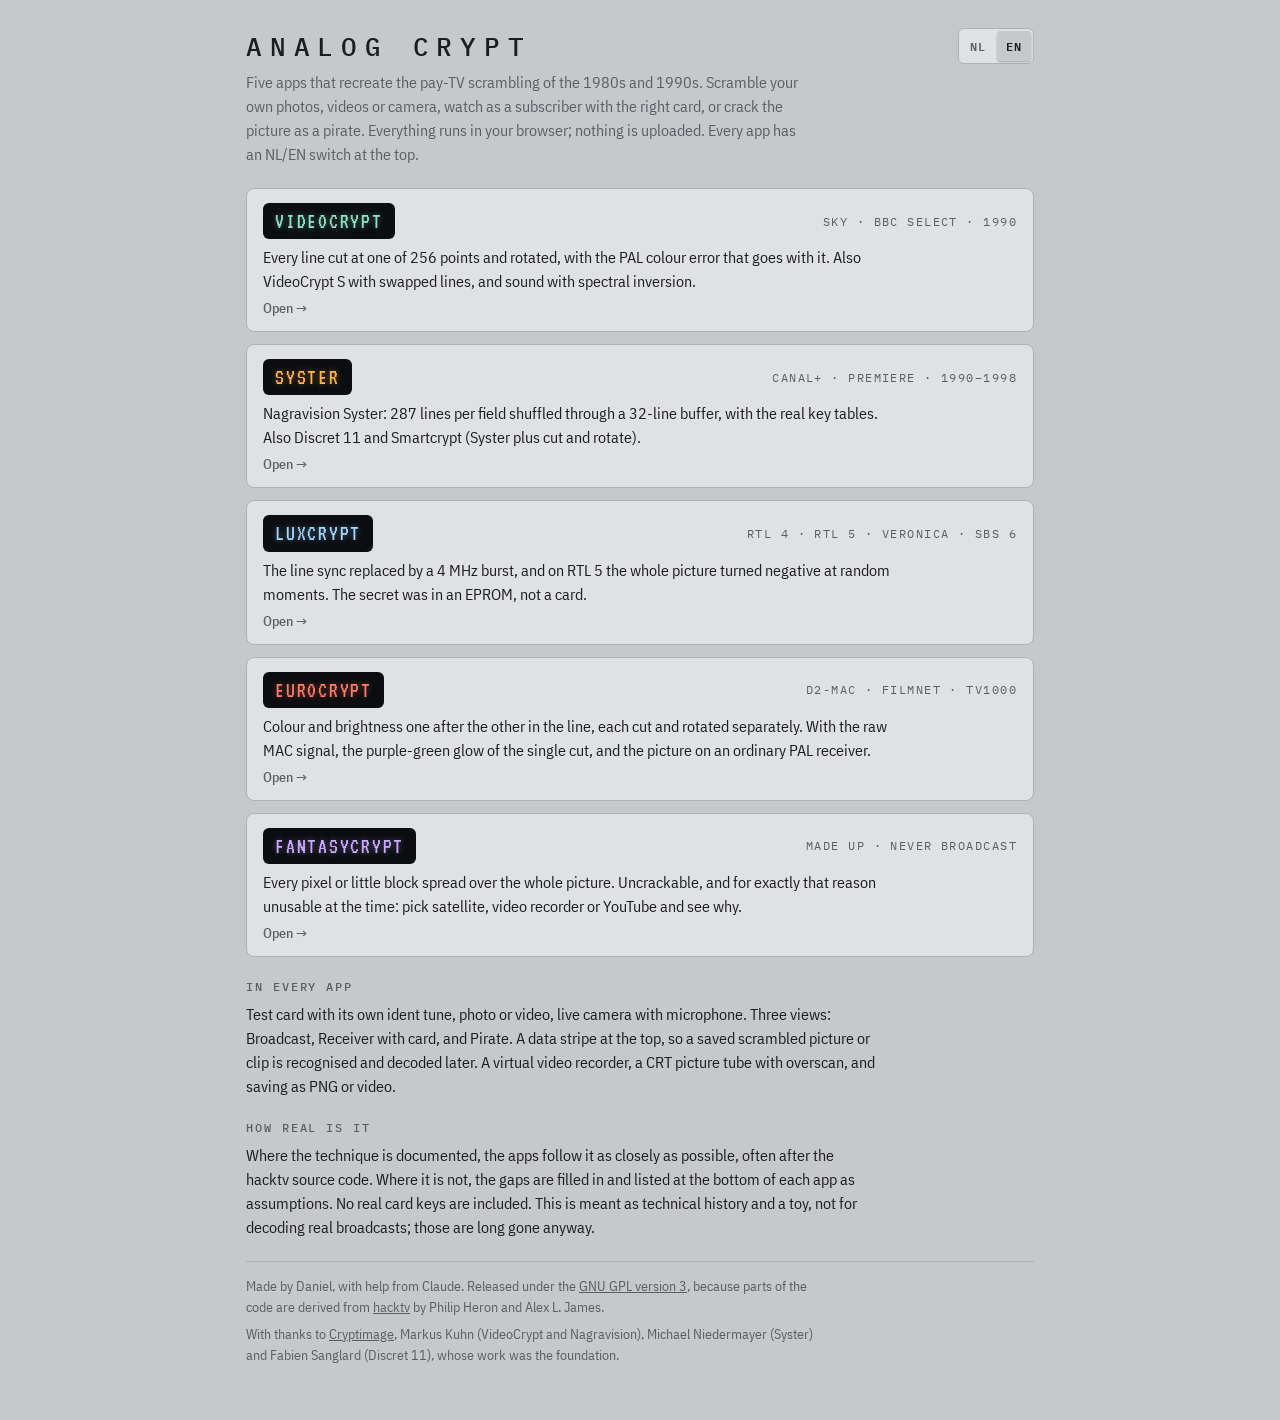
==== index.html @ a717b04f "Startpagina, README, licentie en icoon" ====
<!doctype html>
<html lang="nl">
<head>
<meta charset="utf-8">
<meta name="viewport" content="width=device-width,initial-scale=1,viewport-fit=cover">
<title>Analoge Crypt</title>
<meta name="description" content="Vijf browserapps die de analoge betaal-tv-scrambling van de jaren 80 en 90 nabootsen: VideoCrypt, Syster, Luxcrypt, Eurocrypt en het verzonnen Fantasycrypt.">
<link rel="icon" href="favicon.svg">
<link rel="preconnect" href="https://fonts.googleapis.com">
<link rel="preconnect" href="https://fonts.gstatic.com" crossorigin>
<link rel="stylesheet" href="https://fonts.googleapis.com/css2?family=IBM+Plex+Sans+Condensed:wght@400;500;600&family=IBM+Plex+Mono:wght@400;500&family=VT323&display=swap">
<style>
/* Layout: a rack of five receivers, each a front panel with its own display colour, as in the apps themselves. */
:root{
  --case:#c7c8cb; --panel:#e0e1e3; --ink:#1c1d20; --muted:#5b5e64; --rule:#afb1b6; --led:#d3352b;
  --glass:#0b0d10; --focus:#2a6fdb;
  --vc:#8fe3c4; --sy:#ffb347; --lx:#9fd8ff; --ec:#ff7a66; --fc:#c9a8ff;
  --font-ui:"IBM Plex Sans Condensed","Arial Narrow",system-ui,sans-serif;
  --font-mono:"IBM Plex Mono",ui-monospace,Menlo,Consolas,monospace;
  --font-vfd:"VT323","IBM Plex Mono",ui-monospace,monospace;
  color-scheme:light;
}
@media (prefers-color-scheme: dark){:root{--case:#16171a;--panel:#212226;--ink:#e6e7ea;--muted:#9da1a8;--rule:#36383d;--led:#ff5d50;--glass:#050608;--focus:#7fb0ff;color-scheme:dark}}
*{box-sizing:border-box}
body{margin:0;background:var(--case);color:var(--ink);font:16px/1.5 var(--font-ui)}
.wrap{max-width:820px;margin:0 auto;padding-inline:16px;padding-block:28px 48px;display:flex;flex-direction:column;gap:22px}
header{display:flex;flex-direction:column;gap:6px}
.top{display:flex;justify-content:space-between;align-items:center;gap:12px}
.lang{display:inline-flex;gap:2px;background:var(--panel);border:1px solid var(--rule);border-radius:6px;padding:2px}
.lang button{appearance:none;border:0;background:transparent;color:var(--muted);font:600 12px var(--font-mono);letter-spacing:.08em;padding:5px 9px;border-radius:4px;cursor:pointer;min-height:28px}
.lang button[aria-pressed="true"]{background:var(--case);color:var(--ink);box-shadow:0 1px 2px rgba(0,0,0,.25)}
.lang button:focus-visible{outline:2px solid var(--focus);outline-offset:1px}
html[lang="en"] .l-nl,html:not([lang="en"]) .l-en{display:none}
h1{margin:0;font:500 26px var(--font-mono);letter-spacing:.3em;text-transform:uppercase;text-wrap:balance}
.lead{margin:0;max-width:62ch;color:var(--muted)}
.rack{display:flex;flex-direction:column;gap:12px}
a.unit{display:grid;grid-template-columns:minmax(0,1fr) auto;gap:6px 16px;align-items:center;text-decoration:none;color:inherit;
  background:var(--panel);border:1px solid var(--rule);border-radius:8px;padding:14px 16px;transition:border-color .15s}
a.unit:hover{border-color:var(--muted)}
a.unit:focus-visible{outline:2px solid var(--focus);outline-offset:2px}
.vfd{background:var(--glass);border-radius:6px;padding:6px 12px;font:22px/1.1 var(--font-vfd);letter-spacing:.08em;text-transform:uppercase;white-space:nowrap;
  color:var(--c);text-shadow:0 0 6px color-mix(in srgb,var(--c) 45%,transparent);justify-self:start}
.meta{font:12px var(--font-mono);letter-spacing:.12em;text-transform:uppercase;color:var(--muted);text-align:right}
.desc{grid-column:1 / -1;margin:0;max-width:70ch}
.go{grid-column:1 / -1;font:500 14px var(--font-ui);color:var(--muted)}
.go::after{content:" →"}
section{display:flex;flex-direction:column;gap:8px}
h2{margin:0;font:500 12px var(--font-mono);letter-spacing:.16em;text-transform:uppercase;color:var(--muted)}
section p{margin:0;max-width:70ch}
footer{border-top:1px solid var(--rule);padding-top:14px;color:var(--muted);font-size:14px}
footer p{margin:0 0 6px;max-width:72ch}
a{color:inherit}
@media (max-width:520px){a.unit{grid-template-columns:1fr}.meta{text-align:left}}
@media (prefers-reduced-motion: reduce){a.unit{transition:none}}
</style>
</head>
<body>
<div class="wrap">
  <header>
    <div class="top"><h1><span class="l-nl">Analoge Crypt</span><span class="l-en">Analog Crypt</span></h1><div class="lang" role="group" aria-label="Taal / Language"><button type="button" data-l="nl">NL</button><button type="button" data-l="en">EN</button></div></div>
    <p class="lead"><span class="l-nl">Vijf apps die de betaal-tv-scrambling van de jaren 80 en 90 nabootsen. Scramble je eigen foto's, video's of de camera, kijk mee als abonnee met de juiste kaart, of kraak het beeld als piraat. Alles draait in je browser; er wordt niets geüpload.</span><span class="l-en">Five apps that recreate the pay-TV scrambling of the 1980s and 1990s. Scramble your own photos, videos or camera, watch as a subscriber with the right card, or crack the picture as a pirate. Everything runs in your browser; nothing is uploaded. Every app has an NL/EN switch at the top.</span></p>
  </header>

  <nav class="rack" aria-label="Apps">
    <a class="unit" href="videocrypt/" style="--c:var(--vc)">
      <span class="vfd">VideoCrypt</span><span class="meta">Sky · BBC Select · 1990</span>
      <p class="desc"><span class="l-nl">Elke lijn op een van 256 punten doorgeknipt en rondgedraaid, met de PAL-kleurfout die daarbij hoort. Ook VideoCrypt S met verwisselde lijnen, en geluid met spectrale inversie.</span><span class="l-en">Every line cut at one of 256 points and rotated, with the PAL colour error that goes with it. Also VideoCrypt S with swapped lines, and sound with spectral inversion.</span></p>
      <span class="go"><span class="l-nl">Openen</span><span class="l-en">Open</span></span>
    </a>
    <a class="unit" href="syster/" style="--c:var(--sy)">
      <span class="vfd">Syster</span><span class="meta">Canal+ · Premiere · 1990–1998</span>
      <p class="desc"><span class="l-nl">Nagravision Syster: per veld 287 lijnen gehusseld via een buffer van 32 lijnen, met de echte sleuteltabellen. Ook Discret 11 en Smartcrypt (Syster plus knippen en draaien).</span><span class="l-en">Nagravision Syster: 287 lines per field shuffled through a 32-line buffer, with the real key tables. Also Discret 11 and Smartcrypt (Syster plus cut and rotate).</span></p>
      <span class="go"><span class="l-nl">Openen</span><span class="l-en">Open</span></span>
    </a>
    <a class="unit" href="luxcrypt/" style="--c:var(--lx)">
      <span class="vfd">Luxcrypt</span><span class="meta">RTL 4 · RTL 5 · Veronica · SBS 6</span>
      <p class="desc"><span class="l-nl">De lijnsync vervangen door een burst van 4 MHz, en bij RTL 5 het hele beeld op willekeurige momenten in negatief. Het geheim zat in een EPROM, niet in een kaart.</span><span class="l-en">The line sync replaced by a 4 MHz burst, and on RTL 5 the whole picture turned negative at random moments. The secret was in an EPROM, not a card.</span></p>
      <span class="go"><span class="l-nl">Openen</span><span class="l-en">Open</span></span>
    </a>
    <a class="unit" href="eurocrypt/" style="--c:var(--ec)">
      <span class="vfd">Eurocrypt</span><span class="meta">D2-MAC · FilmNet · TV1000</span>
      <p class="desc"><span class="l-nl">Kleur en helderheid na elkaar in de lijn, elk apart doorgeknipt en rondgedraaid. Met het ruwe MAC-signaal, de paars-groene gloed van de enkele snede en het beeld op een gewone PAL-ontvanger.</span><span class="l-en">Colour and brightness one after the other in the line, each cut and rotated separately. With the raw MAC signal, the purple-green glow of the single cut, and the picture on an ordinary PAL receiver.</span></p>
      <span class="go"><span class="l-nl">Openen</span><span class="l-en">Open</span></span>
    </a>
    <a class="unit" href="fantasycrypt/" style="--c:var(--fc)">
      <span class="vfd">Fantasycrypt</span><span class="meta"><span class="l-nl">Verzonnen · nooit uitgezonden</span><span class="l-en">Made up · never broadcast</span></span>
      <p class="desc"><span class="l-nl">Elke pixel of elk blokje over het hele beeld verdeeld. Onkraakbaar, en precies daarom destijds onbruikbaar: kies satelliet, videorecorder of YouTube en zie waarom.</span><span class="l-en">Every pixel or little block spread over the whole picture. Uncrackable, and for exactly that reason unusable at the time: pick satellite, video recorder or YouTube and see why.</span></p>
      <span class="go"><span class="l-nl">Openen</span><span class="l-en">Open</span></span>
    </a>
  </nav>

  <section>
    <h2><span class="l-nl">In alle apps</span><span class="l-en">In every app</span></h2>
    <p><span class="l-nl">Testbeeld met eigen herkenningsmelodie, foto of video, live camera met microfoon. Drie weergaven: Uitzending, Ontvanger met kaart en Piraat. Een datastreep bovenin, zodat een opgeslagen gescrambeld beeld of filmpje later weer herkend en ontsleuteld wordt. Een virtuele videorecorder, een CRT-beeldbuis met overscan, en opslaan als PNG of video.</span><span class="l-en">Test card with its own ident tune, photo or video, live camera with microphone. Three views: Broadcast, Receiver with card, and Pirate. A data stripe at the top, so a saved scrambled picture or clip is recognised and decoded later. A virtual video recorder, a CRT picture tube with overscan, and saving as PNG or video.</span></p>
  </section>

  <section>
    <h2><span class="l-nl">Hoe echt is het</span><span class="l-en">How real is it</span></h2>
    <p><span class="l-nl">Waar de techniek bekend is, volgen de apps die zo precies mogelijk, vaak naar de broncode van hacktv. Wat niet bekend is, is ingevuld en staat in elke app onderaan als aanname. Er zitten geen echte kaartsleutels in. Dit is bedoeld als technische geschiedenis en speelgoed, niet om echte uitzendingen te ontsleutelen; die bestaan ook allang niet meer.</span><span class="l-en">Where the technique is documented, the apps follow it as closely as possible, often after the hacktv source code. Where it is not, the gaps are filled in and listed at the bottom of each app as assumptions. No real card keys are included. This is meant as technical history and a toy, not for decoding real broadcasts; those are long gone anyway.</span></p>
  </section>

  <footer>
    <p class="l-nl">Gemaakt door Daniel, met hulp van Claude. Vrijgegeven onder de <a href="LICENSE">GNU GPL versie 3</a>, omdat delen van de code zijn afgeleid van <a href="https://github.com/fsphil/hacktv">hacktv</a> van Philip Heron en Alex L. James.</p><p class="l-en">Made by Daniel, with help from Claude. Released under the <a href="LICENSE">GNU GPL version 3</a>, because parts of the code are derived from <a href="https://github.com/fsphil/hacktv">hacktv</a> by Philip Heron and Alex L. James.</p>
    <p class="l-nl">Met dank aan <a href="https://github.com/Potomac/cryptimage">Cryptimage</a>, Markus Kuhn (VideoCrypt en Nagravision), Michael Niedermayer (Syster) en Fabien Sanglard (Discret 11), wier werk de basis was.</p><p class="l-en">With thanks to <a href="https://github.com/Potomac/cryptimage">Cryptimage</a>, Markus Kuhn (VideoCrypt and Nagravision), Michael Niedermayer (Syster) and Fabien Sanglard (Discret 11), whose work was the foundation.</p>
  </footer>
</div>
<script>
(() => {
  let l = 'nl';
  try { l = localStorage.getItem('lang') || ((navigator.language || '').toLowerCase().startsWith('nl') ? 'nl' : 'en'); } catch (e) { l = (navigator.language || '').toLowerCase().startsWith('nl') ? 'nl' : 'en'; }
  const set = v => { l = v; document.documentElement.lang = v; try { localStorage.setItem('lang', v); } catch (e) {} document.querySelectorAll('.lang button').forEach(b => b.setAttribute('aria-pressed', String(b.dataset.l === v))); };
  document.querySelectorAll('.lang button').forEach(b => b.addEventListener('click', () => set(b.dataset.l)));
  set(l);
})();
</script>
</body>
</html>
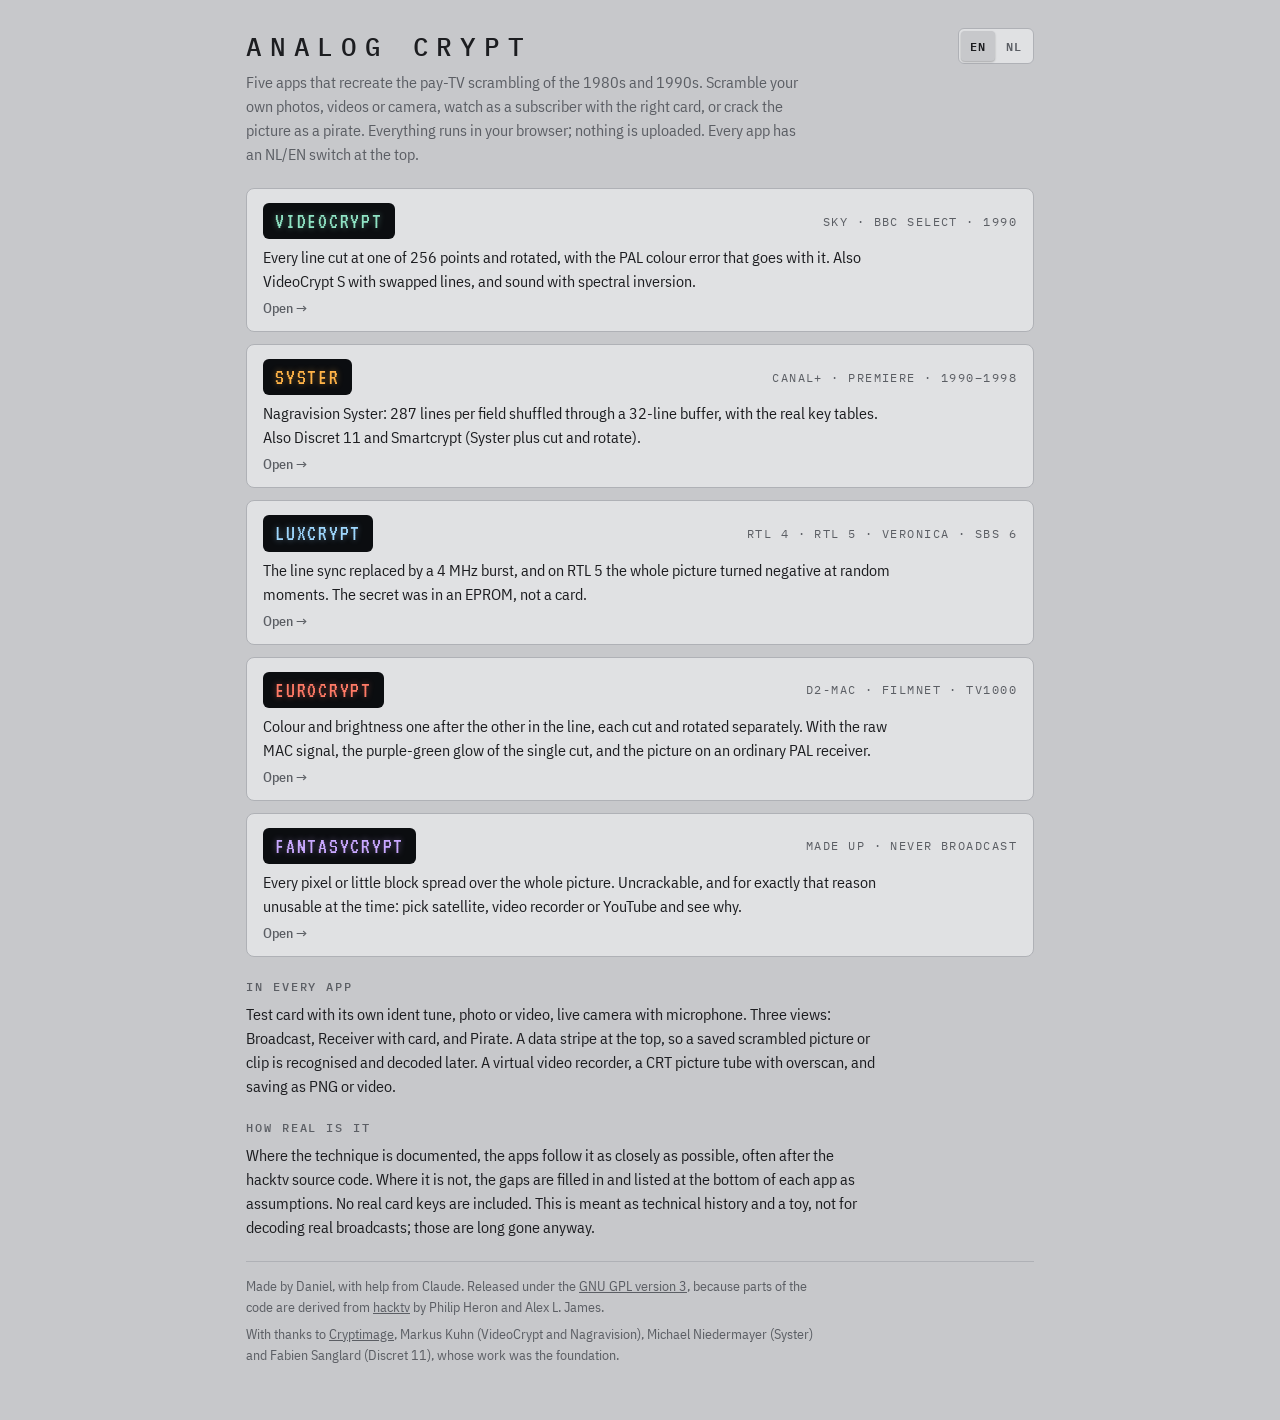
==== commit b9dc3b78: "Engels eerst in README en taalkeuze" ====
--- a/index.html
+++ b/index.html
@@ -57,7 +57,7 @@
 <body>
 <div class="wrap">
   <header>
-    <div class="top"><h1><span class="l-nl">Analoge Crypt</span><span class="l-en">Analog Crypt</span></h1><div class="lang" role="group" aria-label="Taal / Language"><button type="button" data-l="nl">NL</button><button type="button" data-l="en">EN</button></div></div>
+    <div class="top"><h1><span class="l-nl">Analoge Crypt</span><span class="l-en">Analog Crypt</span></h1><div class="lang" role="group" aria-label="Taal / Language"><button type="button" data-l="en">EN</button><button type="button" data-l="nl">NL</button></div></div>
     <p class="lead"><span class="l-nl">Vijf apps die de betaal-tv-scrambling van de jaren 80 en 90 nabootsen. Scramble je eigen foto's, video's of de camera, kijk mee als abonnee met de juiste kaart, of kraak het beeld als piraat. Alles draait in je browser; er wordt niets geüpload.</span><span class="l-en">Five apps that recreate the pay-TV scrambling of the 1980s and 1990s. Scramble your own photos, videos or camera, watch as a subscriber with the right card, or crack the picture as a pirate. Everything runs in your browser; nothing is uploaded. Every app has an NL/EN switch at the top.</span></p>
   </header>
 
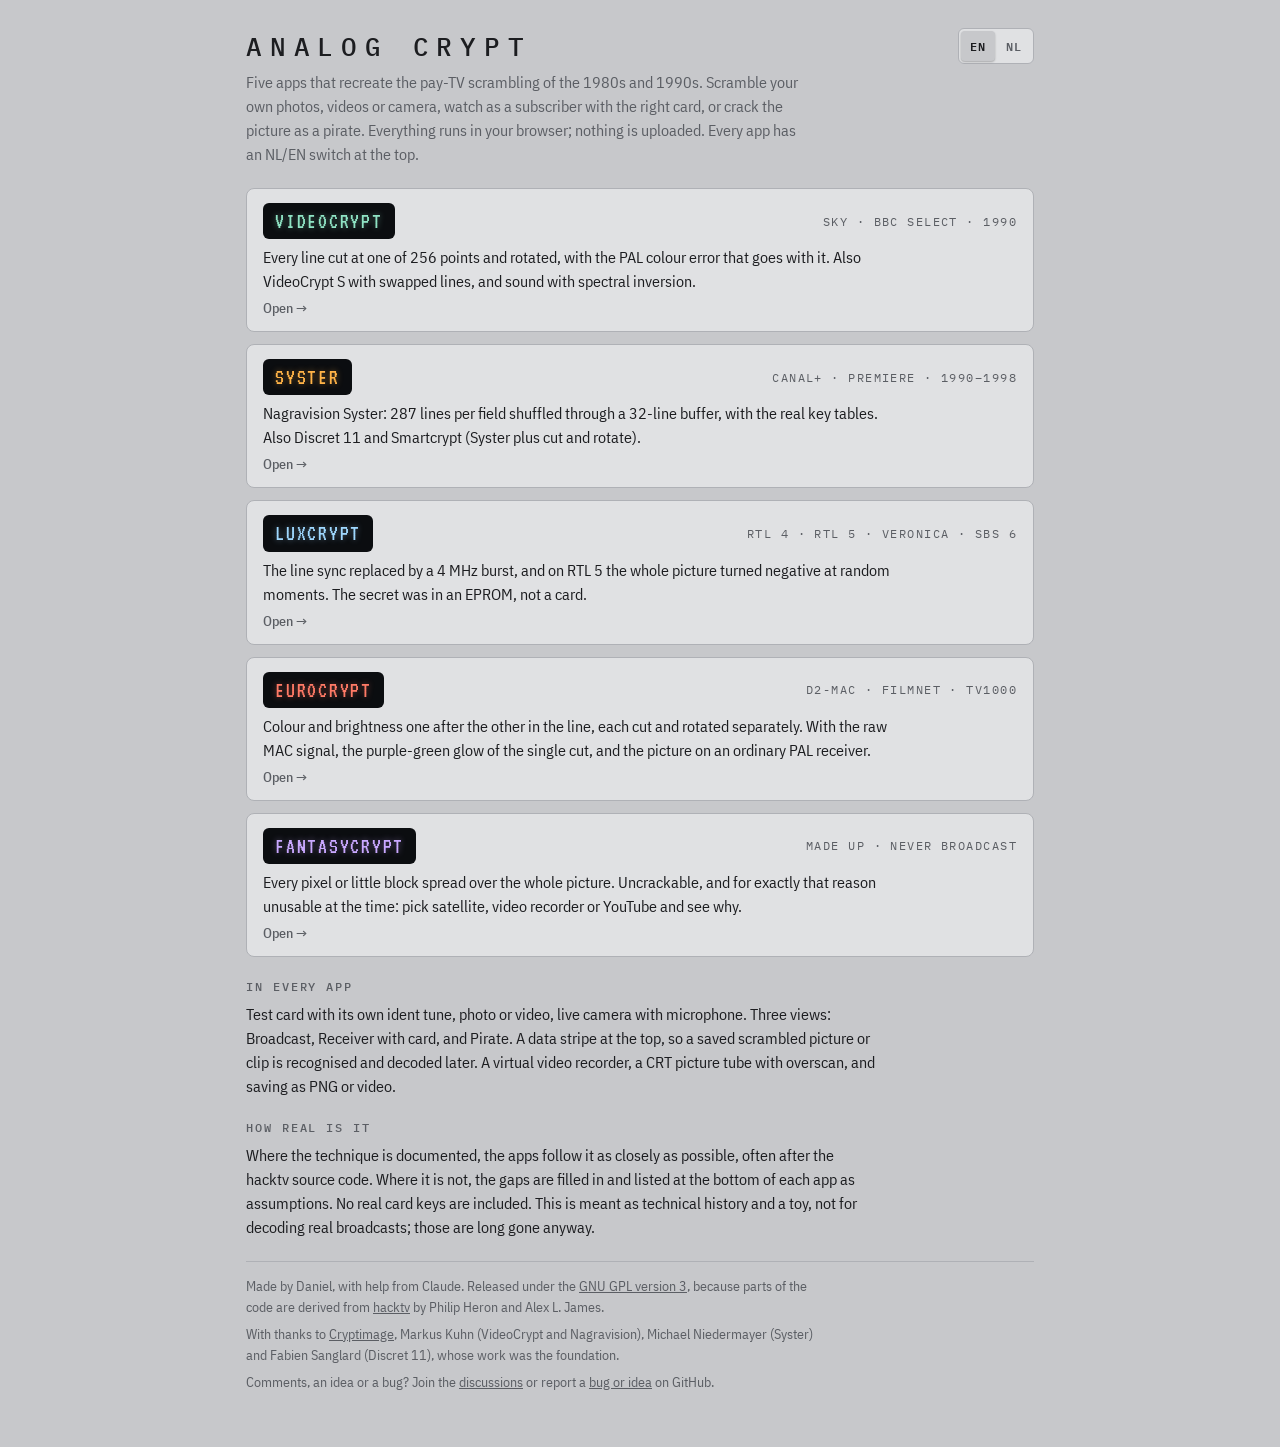
==== commit c4b9b693: "Startpagina: link om te reageren" ====
--- a/index.html
+++ b/index.html
@@ -102,6 +102,7 @@
   <footer>
     <p class="l-nl">Gemaakt door Daniel, met hulp van Claude. Vrijgegeven onder de <a href="LICENSE">GNU GPL versie 3</a>, omdat delen van de code zijn afgeleid van <a href="https://github.com/fsphil/hacktv">hacktv</a> van Philip Heron en Alex L. James.</p><p class="l-en">Made by Daniel, with help from Claude. Released under the <a href="LICENSE">GNU GPL version 3</a>, because parts of the code are derived from <a href="https://github.com/fsphil/hacktv">hacktv</a> by Philip Heron and Alex L. James.</p>
     <p class="l-nl">Met dank aan <a href="https://github.com/Potomac/cryptimage">Cryptimage</a>, Markus Kuhn (VideoCrypt en Nagravision), Michael Niedermayer (Syster) en Fabien Sanglard (Discret 11), wier werk de basis was.</p><p class="l-en">With thanks to <a href="https://github.com/Potomac/cryptimage">Cryptimage</a>, Markus Kuhn (VideoCrypt and Nagravision), Michael Niedermayer (Syster) and Fabien Sanglard (Discret 11), whose work was the foundation.</p>
+    <p class="l-nl">Reageren, een idee of een fout melden? Praat mee in de <a href="https://github.com/TQ255/Analog-Crypt/discussions">discussies</a> of meld een <a href="https://github.com/TQ255/Analog-Crypt/issues/new/choose">fout of idee</a> op GitHub.</p><p class="l-en">Comments, an idea or a bug? Join the <a href="https://github.com/TQ255/Analog-Crypt/discussions">discussions</a> or report a <a href="https://github.com/TQ255/Analog-Crypt/issues/new/choose">bug or idea</a> on GitHub.</p><!--feedback-->
   </footer>
 </div>
 <script>
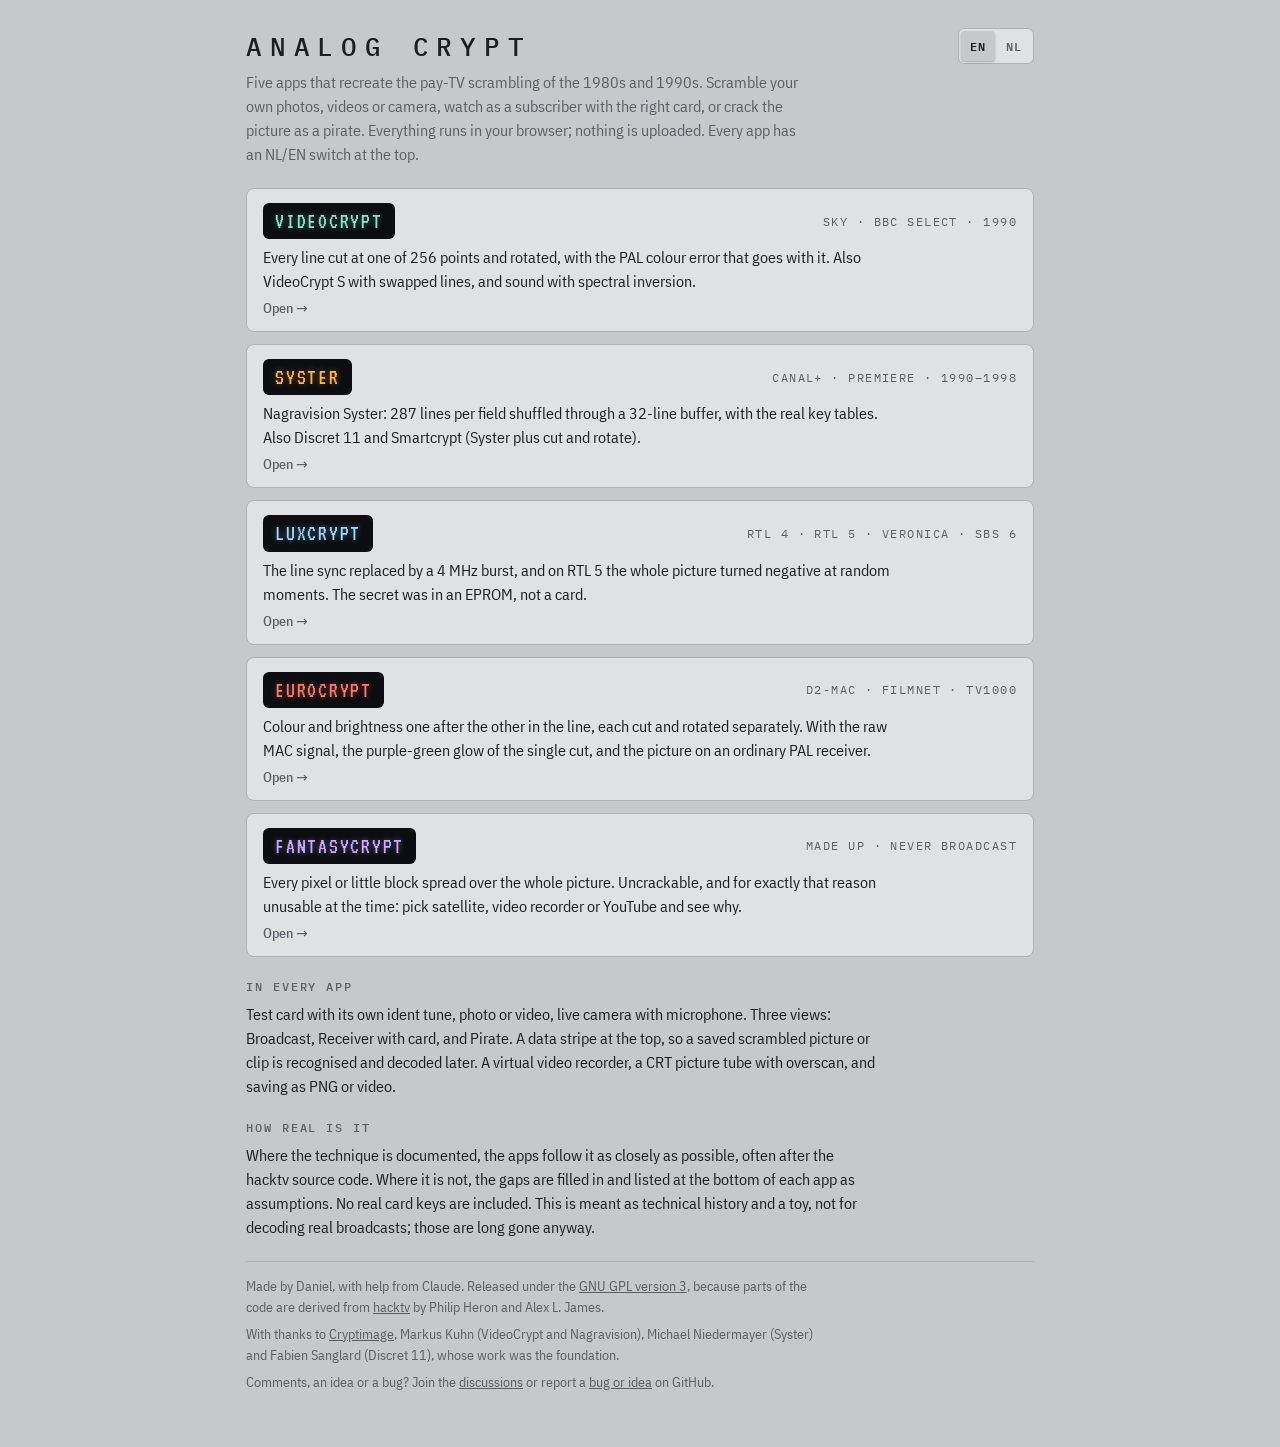
==== commit a5608ca0: "Startpagina: eigen lettertypes" ====
--- a/index.html
+++ b/index.html
@@ -6,9 +6,7 @@
 <title>Analoge Crypt</title>
 <meta name="description" content="Vijf browserapps die de analoge betaal-tv-scrambling van de jaren 80 en 90 nabootsen: VideoCrypt, Syster, Luxcrypt, Eurocrypt en het verzonnen Fantasycrypt.">
 <link rel="icon" href="favicon.svg">
-<link rel="preconnect" href="https://fonts.googleapis.com">
-<link rel="preconnect" href="https://fonts.gstatic.com" crossorigin>
-<link rel="stylesheet" href="https://fonts.googleapis.com/css2?family=IBM+Plex+Sans+Condensed:wght@400;500;600&family=IBM+Plex+Mono:wght@400;500&family=VT323&display=swap">
+<link rel="stylesheet" href="fonts/fonts.css">
 <style>
 /* Layout: a rack of five receivers, each a front panel with its own display colour, as in the apps themselves. */
 :root{
--- a/fonts/fonts.css
+++ b/fonts/fonts.css
@@ -0,0 +1,127 @@
+/* Self-hosted fonts (SIL Open Font License 1.1), so no visitor data goes to Google. */
+/* ibm-plex-sans-condensed-latin-ext-400-normal */
+@font-face {
+  font-family: 'IBM Plex Sans Condensed';
+  font-style: normal;
+  font-display: swap;
+  font-weight: 400;
+  src: url(./ibm-plex-sans-condensed-latin-ext-400-normal.woff2) format('woff2');
+  unicode-range: U+0100-02BA,U+02BD-02C5,U+02C7-02CC,U+02CE-02D7,U+02DD-02FF,U+0304,U+0308,U+0329,U+1D00-1DBF,U+1E00-1E9F,U+1EF2-1EFF,U+2020,U+20A0-20AB,U+20AD-20C0,U+2113,U+2C60-2C7F,U+A720-A7FF;
+}
+/* ibm-plex-sans-condensed-latin-400-normal */
+@font-face {
+  font-family: 'IBM Plex Sans Condensed';
+  font-style: normal;
+  font-display: swap;
+  font-weight: 400;
+  src: url(./ibm-plex-sans-condensed-latin-400-normal.woff2) format('woff2');
+  unicode-range: U+0000-00FF,U+0131,U+0152-0153,U+02BB-02BC,U+02C6,U+02DA,U+02DC,U+0304,U+0308,U+0329,U+2000-206F,U+20AC,U+2122,U+2191,U+2193,U+2212,U+2215,U+FEFF,U+FFFD;
+}
+/* ibm-plex-sans-condensed-latin-ext-500-normal */
+@font-face {
+  font-family: 'IBM Plex Sans Condensed';
+  font-style: normal;
+  font-display: swap;
+  font-weight: 500;
+  src: url(./ibm-plex-sans-condensed-latin-ext-500-normal.woff2) format('woff2');
+  unicode-range: U+0100-02BA,U+02BD-02C5,U+02C7-02CC,U+02CE-02D7,U+02DD-02FF,U+0304,U+0308,U+0329,U+1D00-1DBF,U+1E00-1E9F,U+1EF2-1EFF,U+2020,U+20A0-20AB,U+20AD-20C0,U+2113,U+2C60-2C7F,U+A720-A7FF;
+}
+/* ibm-plex-sans-condensed-latin-500-normal */
+@font-face {
+  font-family: 'IBM Plex Sans Condensed';
+  font-style: normal;
+  font-display: swap;
+  font-weight: 500;
+  src: url(./ibm-plex-sans-condensed-latin-500-normal.woff2) format('woff2');
+  unicode-range: U+0000-00FF,U+0131,U+0152-0153,U+02BB-02BC,U+02C6,U+02DA,U+02DC,U+0304,U+0308,U+0329,U+2000-206F,U+20AC,U+2122,U+2191,U+2193,U+2212,U+2215,U+FEFF,U+FFFD;
+}
+/* ibm-plex-sans-condensed-latin-ext-600-normal */
+@font-face {
+  font-family: 'IBM Plex Sans Condensed';
+  font-style: normal;
+  font-display: swap;
+  font-weight: 600;
+  src: url(./ibm-plex-sans-condensed-latin-ext-600-normal.woff2) format('woff2');
+  unicode-range: U+0100-02BA,U+02BD-02C5,U+02C7-02CC,U+02CE-02D7,U+02DD-02FF,U+0304,U+0308,U+0329,U+1D00-1DBF,U+1E00-1E9F,U+1EF2-1EFF,U+2020,U+20A0-20AB,U+20AD-20C0,U+2113,U+2C60-2C7F,U+A720-A7FF;
+}
+/* ibm-plex-sans-condensed-latin-600-normal */
+@font-face {
+  font-family: 'IBM Plex Sans Condensed';
+  font-style: normal;
+  font-display: swap;
+  font-weight: 600;
+  src: url(./ibm-plex-sans-condensed-latin-600-normal.woff2) format('woff2');
+  unicode-range: U+0000-00FF,U+0131,U+0152-0153,U+02BB-02BC,U+02C6,U+02DA,U+02DC,U+0304,U+0308,U+0329,U+2000-206F,U+20AC,U+2122,U+2191,U+2193,U+2212,U+2215,U+FEFF,U+FFFD;
+}
+/* ibm-plex-mono-latin-ext-400-normal */
+@font-face {
+  font-family: 'IBM Plex Mono';
+  font-style: normal;
+  font-display: swap;
+  font-weight: 400;
+  src: url(./ibm-plex-mono-latin-ext-400-normal.woff2) format('woff2');
+  unicode-range: U+0100-02BA,U+02BD-02C5,U+02C7-02CC,U+02CE-02D7,U+02DD-02FF,U+0304,U+0308,U+0329,U+1D00-1DBF,U+1E00-1E9F,U+1EF2-1EFF,U+2020,U+20A0-20AB,U+20AD-20C0,U+2113,U+2C60-2C7F,U+A720-A7FF;
+}
+/* ibm-plex-mono-latin-400-normal */
+@font-face {
+  font-family: 'IBM Plex Mono';
+  font-style: normal;
+  font-display: swap;
+  font-weight: 400;
+  src: url(./ibm-plex-mono-latin-400-normal.woff2) format('woff2');
+  unicode-range: U+0000-00FF,U+0131,U+0152-0153,U+02BB-02BC,U+02C6,U+02DA,U+02DC,U+0304,U+0308,U+0329,U+2000-206F,U+20AC,U+2122,U+2191,U+2193,U+2212,U+2215,U+FEFF,U+FFFD;
+}
+/* ibm-plex-mono-latin-ext-500-normal */
+@font-face {
+  font-family: 'IBM Plex Mono';
+  font-style: normal;
+  font-display: swap;
+  font-weight: 500;
+  src: url(./ibm-plex-mono-latin-ext-500-normal.woff2) format('woff2');
+  unicode-range: U+0100-02BA,U+02BD-02C5,U+02C7-02CC,U+02CE-02D7,U+02DD-02FF,U+0304,U+0308,U+0329,U+1D00-1DBF,U+1E00-1E9F,U+1EF2-1EFF,U+2020,U+20A0-20AB,U+20AD-20C0,U+2113,U+2C60-2C7F,U+A720-A7FF;
+}
+/* ibm-plex-mono-latin-500-normal */
+@font-face {
+  font-family: 'IBM Plex Mono';
+  font-style: normal;
+  font-display: swap;
+  font-weight: 500;
+  src: url(./ibm-plex-mono-latin-500-normal.woff2) format('woff2');
+  unicode-range: U+0000-00FF,U+0131,U+0152-0153,U+02BB-02BC,U+02C6,U+02DA,U+02DC,U+0304,U+0308,U+0329,U+2000-206F,U+20AC,U+2122,U+2191,U+2193,U+2212,U+2215,U+FEFF,U+FFFD;
+}
+/* ibm-plex-mono-latin-ext-600-normal */
+@font-face {
+  font-family: 'IBM Plex Mono';
+  font-style: normal;
+  font-display: swap;
+  font-weight: 600;
+  src: url(./ibm-plex-mono-latin-ext-600-normal.woff2) format('woff2');
+  unicode-range: U+0100-02BA,U+02BD-02C5,U+02C7-02CC,U+02CE-02D7,U+02DD-02FF,U+0304,U+0308,U+0329,U+1D00-1DBF,U+1E00-1E9F,U+1EF2-1EFF,U+2020,U+20A0-20AB,U+20AD-20C0,U+2113,U+2C60-2C7F,U+A720-A7FF;
+}
+/* ibm-plex-mono-latin-600-normal */
+@font-face {
+  font-family: 'IBM Plex Mono';
+  font-style: normal;
+  font-display: swap;
+  font-weight: 600;
+  src: url(./ibm-plex-mono-latin-600-normal.woff2) format('woff2');
+  unicode-range: U+0000-00FF,U+0131,U+0152-0153,U+02BB-02BC,U+02C6,U+02DA,U+02DC,U+0304,U+0308,U+0329,U+2000-206F,U+20AC,U+2122,U+2191,U+2193,U+2212,U+2215,U+FEFF,U+FFFD;
+}
+/* vt323-latin-ext-400-normal */
+@font-face {
+  font-family: 'VT323';
+  font-style: normal;
+  font-display: swap;
+  font-weight: 400;
+  src: url(./vt323-latin-ext-400-normal.woff2) format('woff2');
+  unicode-range: U+0100-02BA,U+02BD-02C5,U+02C7-02CC,U+02CE-02D7,U+02DD-02FF,U+0304,U+0308,U+0329,U+1D00-1DBF,U+1E00-1E9F,U+1EF2-1EFF,U+2020,U+20A0-20AB,U+20AD-20C0,U+2113,U+2C60-2C7F,U+A720-A7FF;
+}
+/* vt323-latin-400-normal */
+@font-face {
+  font-family: 'VT323';
+  font-style: normal;
+  font-display: swap;
+  font-weight: 400;
+  src: url(./vt323-latin-400-normal.woff2) format('woff2');
+  unicode-range: U+0000-00FF,U+0131,U+0152-0153,U+02BB-02BC,U+02C6,U+02DA,U+02DC,U+0304,U+0308,U+0329,U+2000-206F,U+20AC,U+2122,U+2191,U+2193,U+2212,U+2215,U+FEFF,U+FFFD;
+}
